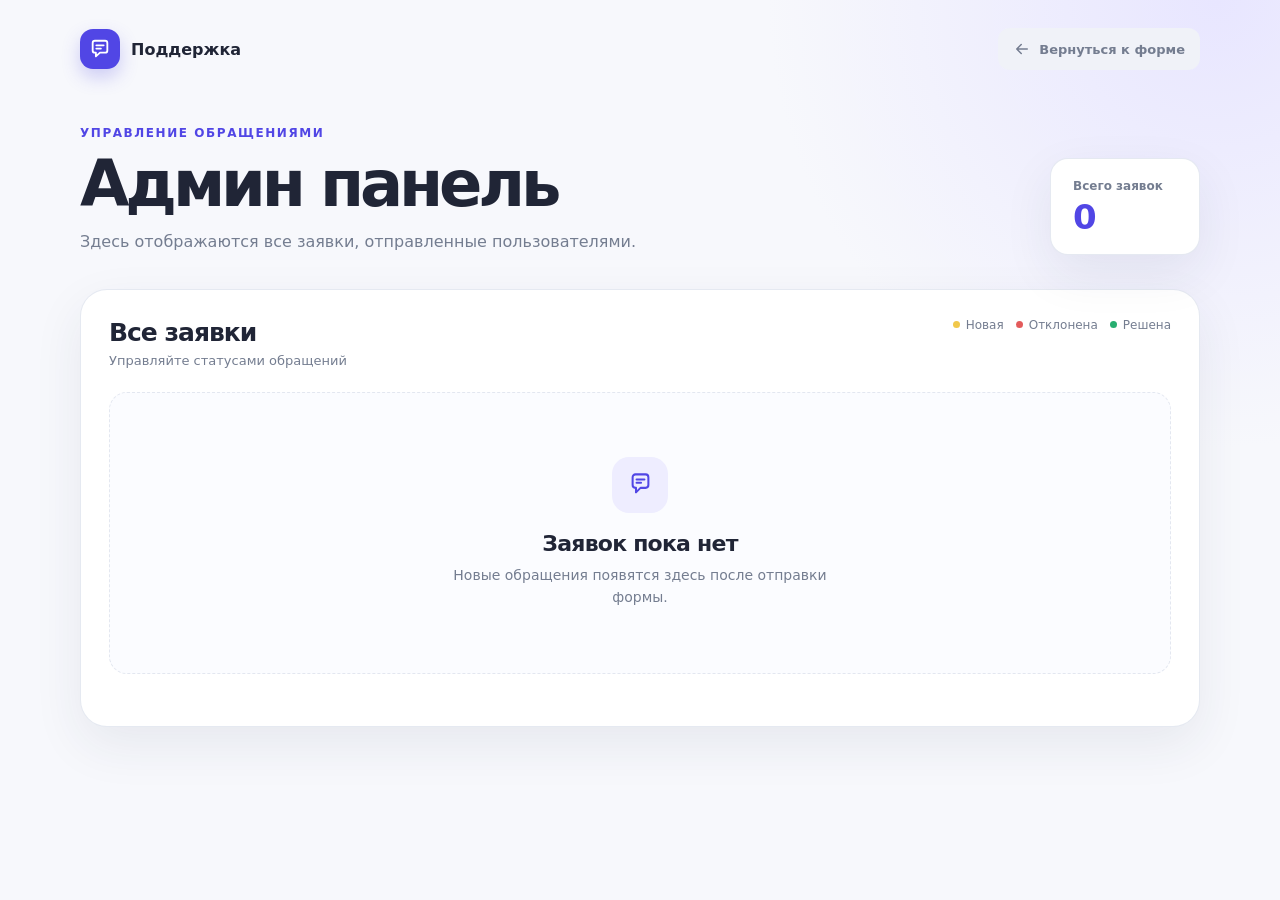
==== front/admin.html @ 8398e866 "front: admin panel done" ====
<!doctype html>
<html lang="ru">
<head>
    <meta charset="UTF-8">
    <meta name="viewport" content="width=device-width, initial-scale=1.0">
    <meta name="theme-color" content="#f7f8fc">
    <link rel="stylesheet" href="css/admin.css">
    <title>Админ панель — Система заявок в поддержку</title>
</head>
<body>
<div class="page">
    <header class="header">
        <a class="brand" href="index.html" aria-label="Вернуться к форме обращения">
            <span class="brand-mark" aria-hidden="true">
                <svg viewBox="0 0 24 24" fill="none" stroke="currentColor" stroke-width="2" stroke-linecap="round" stroke-linejoin="round">
                    <path d="M4 5.5A2.5 2.5 0 0 1 6.5 3h11A2.5 2.5 0 0 1 20 5.5v8a2.5 2.5 0 0 1-2.5 2.5H12l-4.5 4v-4h-1A2.5 2.5 0 0 1 4 13.5v-8Z"></path>
                    <path d="M8 8h8M8 11.5h5"></path>
                </svg>
            </span>
            <span>Поддержка</span>
        </a>

        <a class="back-link" href="index.html">
            <svg viewBox="0 0 24 24" fill="none" stroke="currentColor" stroke-width="2" stroke-linecap="round" stroke-linejoin="round" aria-hidden="true">
                <path d="M19 12H5M11 18l-6-6 6-6"></path>
            </svg>
            <span>Вернуться к форме</span>
        </a>
    </header>

    <main>
        <section class="admin-heading" aria-labelledby="admin-title">
            <div>
                <p class="eyebrow">Управление обращениями</p>
                <h1 id="admin-title">Админ панель</h1>
                <p class="heading-description">Здесь отображаются все заявки, отправленные пользователями.</p>
            </div>

            <div class="summary-card" aria-label="Количество заявок">
                <span class="summary-label">Всего заявок</span>
                <strong id="ticket-count">0</strong>
            </div>
        </section>

        <section class="tickets-section" aria-labelledby="tickets-title">
            <div class="section-heading">
                <div>
                    <h2 id="tickets-title">Все заявки</h2>
                    <p>Управляйте статусами обращений</p>
                </div>

                <div class="status-legend" aria-label="Статусы заявок">
                    <span class="legend-item"><i class="status-dot status-dot-new"></i>Новая</span>
                    <span class="legend-item"><i class="status-dot status-dot-rejected"></i>Отклонена</span>
                    <span class="legend-item"><i class="status-dot status-dot-resolved"></i>Решена</span>
                </div>
            </div>

            <div class="empty-state" id="tickets-empty">
                <div class="empty-icon" aria-hidden="true">
                    <svg viewBox="0 0 24 24" fill="none" stroke="currentColor" stroke-width="1.8" stroke-linecap="round" stroke-linejoin="round">
                        <path d="M5 5.5A2.5 2.5 0 0 1 7.5 3h9A2.5 2.5 0 0 1 19 5.5v7a2.5 2.5 0 0 1-2.5 2.5H12l-4 4v-4H7.5A2.5 2.5 0 0 1 5 12.5v-7Z"></path>
                        <path d="M8.5 7.5h7M8.5 10.5h4"></path>
                    </svg>
                </div>
                <h3>Заявок пока нет</h3>
                <p>Новые обращения появятся здесь после отправки формы.</p>
            </div>

            <div class="tickets-list" id="tickets-list" aria-live="polite"></div>
        </section>
    </main>
</div>

<template id="ticket-card-template">
    <article class="ticket-card status-new">
        <span class="status-strip" aria-hidden="true"></span>
        <div class="ticket-content">
            <div class="ticket-meta">
                <span class="status-label">Новая заявка</span>
                <time class="ticket-date"></time>
            </div>
            <h3 class="ticket-title"></h3>
            <p class="ticket-description"></p>
            <div class="ticket-actions">
                <button class="action-button reject-button" type="button">Отклонить</button>
                <button class="action-button resolve-button" type="button">Решить</button>
            </div>
        </div>
    </article>
</template>
</body>
</html>
---- front/css/admin.css ----
:root {
    --background: #f7f8fc;
    --surface: #ffffff;
    --surface-soft: #f0f2f8;
    --text: #202536;
    --muted: #747d90;
    --border: #e3e7f0;
    --primary: #5146e5;
    --primary-dark: #4338ca;
    --yellow: #f1c84b;
    --red: #e35b5b;
    --green: #27ae70;
    --shadow: 0 18px 50px rgba(44, 51, 78, 0.08);
}

* {
    box-sizing: border-box;
}

html {
    min-width: 320px;
    scroll-behavior: smooth;
}

body {
    min-height: 100vh;
    margin: 0;
    color: var(--text);
    background: radial-gradient(circle at 95% 0, #e8e6ff 0, transparent 28rem), var(--background);
    font-family: Inter, ui-sans-serif, system-ui, -apple-system, BlinkMacSystemFont, "Segoe UI", sans-serif;
}

button {
    font: inherit;
    border: 0;
    cursor: pointer;
}

button:focus-visible,
a:focus-visible {
    outline: 3px solid rgba(81, 70, 229, 0.24);
    outline-offset: 2px;
}

.page {
    width: min(1120px, calc(100% - 40px));
    min-height: 100vh;
    margin: 0 auto;
    padding: 28px 0 64px;
}

.header {
    display: flex;
    align-items: center;
    justify-content: space-between;
    gap: 20px;
    margin-bottom: 56px;
}

.brand,
.back-link {
    display: inline-flex;
    align-items: center;
    text-decoration: none;
}

.brand {
    gap: 11px;
    color: var(--text);
    font-size: 16px;
    font-weight: 800;
}

.brand-mark {
    display: grid;
    width: 40px;
    height: 40px;
    place-items: center;
    color: #ffffff;
    background: var(--primary);
    border-radius: 13px;
    box-shadow: 0 8px 18px rgba(81, 70, 229, 0.25);
}

.brand-mark svg {
    width: 22px;
    height: 22px;
}

.back-link {
    gap: 8px;
    min-height: 42px;
    padding: 0 15px;
    color: var(--muted);
    background: var(--surface-soft);
    border-radius: 12px;
    font-size: 13px;
    font-weight: 700;
    transition: 0.16s ease;
}

.back-link svg {
    width: 18px;
    height: 18px;
}

.back-link:hover {
    color: var(--primary);
    background: #e9e9ff;
}

.eyebrow {
    margin: 0 0 12px;
    color: var(--primary);
    font-size: 12px;
    font-weight: 800;
    letter-spacing: 0.13em;
    text-transform: uppercase;
}

h1,
h2,
h3,
p {
    margin-top: 0;
}

.admin-heading {
    display: flex;
    align-items: flex-end;
    justify-content: space-between;
    gap: 30px;
    margin-bottom: 34px;
}

.admin-heading h1 {
    margin-bottom: 12px;
    font-size: clamp(38px, 6vw, 64px);
    line-height: 1.02;
    letter-spacing: -0.065em;
}

.heading-description {
    max-width: 560px;
    margin-bottom: 0;
    color: var(--muted);
    font-size: 16px;
    line-height: 1.6;
}

.summary-card {
    display: grid;
    min-width: 150px;
    padding: 20px 22px;
    background: var(--surface);
    border: 1px solid rgba(227, 231, 240, 0.9);
    border-radius: 18px;
    box-shadow: var(--shadow);
}

.summary-label {
    margin-bottom: 7px;
    color: var(--muted);
    font-size: 12px;
    font-weight: 700;
}

.summary-card strong {
    color: var(--primary);
    font-size: 34px;
    line-height: 1;
    letter-spacing: -0.06em;
}

.tickets-section {
    padding: 28px;
    background: var(--surface);
    border: 1px solid rgba(227, 231, 240, 0.9);
    border-radius: 27px;
    box-shadow: var(--shadow);
}

.section-heading {
    display: flex;
    align-items: flex-start;
    justify-content: space-between;
    gap: 20px;
    margin-bottom: 24px;
}

.section-heading h2 {
    margin-bottom: 6px;
    font-size: 25px;
    letter-spacing: -0.04em;
}

.section-heading p {
    margin-bottom: 0;
    color: var(--muted);
    font-size: 13px;
}

.status-legend {
    display: flex;
    flex-wrap: wrap;
    justify-content: flex-end;
    gap: 12px;
    color: var(--muted);
    font-size: 12px;
}

.legend-item {
    display: inline-flex;
    align-items: center;
    gap: 6px;
}

.status-dot {
    display: inline-block;
    width: 7px;
    height: 7px;
    border-radius: 50%;
}

.status-dot-new { background: var(--yellow); }
.status-dot-rejected { background: var(--red); }
.status-dot-resolved { background: var(--green); }

.empty-state {
    padding: 64px 24px;
    text-align: center;
    background: #fbfcff;
    border: 1px dashed var(--border);
    border-radius: 18px;
}

.empty-icon {
    display: grid;
    width: 56px;
    height: 56px;
    margin: 0 auto 18px;
    place-items: center;
    color: var(--primary);
    background: #eeedff;
    border-radius: 17px;
}

.empty-icon svg {
    width: 27px;
    height: 27px;
}

.empty-state h3 {
    margin-bottom: 8px;
    font-size: 22px;
    letter-spacing: -0.035em;
}

.empty-state p {
    max-width: 390px;
    margin: 0 auto;
    color: var(--muted);
    font-size: 14px;
    line-height: 1.6;
}

.tickets-list {
    display: grid;
    grid-template-columns: repeat(2, minmax(0, 1fr));
    gap: 18px;
    margin-top: 24px;
}

.ticket-card {
    display: flex;
    min-height: 260px;
    overflow: hidden;
    background: var(--surface);
    border: 1px solid var(--border);
    border-radius: 18px;
    box-shadow: 0 10px 30px rgba(44, 51, 78, 0.06);
}

.status-strip {
    flex: 0 0 7px;
    background: var(--yellow);
}

.status-rejected .status-strip { background: var(--red); }
.status-resolved .status-strip { background: var(--green); }

.ticket-content {
    display: flex;
    flex: 1;
    min-width: 0;
    flex-direction: column;
    padding: 22px;
}

.ticket-meta {
    display: flex;
    align-items: center;
    justify-content: space-between;
    gap: 12px;
    margin-bottom: 16px;
}

.status-label {
    display: inline-flex;
    align-items: center;
    gap: 7px;
    padding: 6px 9px;
    color: #8a6e12;
    background: #fff7d9;
    border-radius: 8px;
    font-size: 11px;
    font-weight: 800;
}

.status-label::before {
    width: 6px;
    height: 6px;
    background: var(--yellow);
    border-radius: 50%;
    content: "";
}

.status-rejected .status-label {
    color: #a23b3b;
    background: #fff0f0;
}

.status-rejected .status-label::before { background: var(--red); }

.status-resolved .status-label {
    color: #1c8658;
    background: #eafaf2;
}

.status-resolved .status-label::before { background: var(--green); }

.ticket-date {
    color: #9aa1ae;
    font-size: 11px;
    white-space: nowrap;
}

.ticket-title {
    margin-bottom: 9px;
    overflow-wrap: anywhere;
    font-size: 19px;
    line-height: 1.25;
    letter-spacing: -0.03em;
}

.ticket-description {
    flex: 1;
    margin-bottom: 22px;
    overflow-wrap: anywhere;
    color: var(--muted);
    font-size: 14px;
    line-height: 1.58;
    white-space: pre-wrap;
}

.ticket-actions {
    display: grid;
    grid-template-columns: 1fr 1fr;
    gap: 9px;
}

.action-button {
    min-height: 39px;
    padding: 0 12px;
    border-radius: 10px;
    font-size: 12px;
    font-weight: 800;
    transition: 0.16s ease;
}

.reject-button {
    color: #b53f3f;
    background: #fff0f0;
}

.reject-button:hover {
    color: #ffffff;
    background: var(--red);
}

.resolve-button {
    color: #188254;
    background: #eafaf2;
}

.resolve-button:hover {
    color: #ffffff;
    background: var(--green);
}

@media (max-width: 820px) {
    .header {
        margin-bottom: 38px;
    }

    .admin-heading {
        align-items: flex-start;
        flex-direction: column;
    }

    .summary-card {
        width: 100%;
    }

    .tickets-list {
        grid-template-columns: 1fr;
    }
}

@media (max-width: 560px) {
    .page {
        width: calc(100% - 28px);
        padding-top: 18px;
    }

    .brand {
        font-size: 14px;
    }

    .brand-mark {
        width: 36px;
        height: 36px;
        border-radius: 11px;
    }

    .back-link {
        min-height: 36px;
        padding: 0 10px;
    }

    .back-link span {
        display: none;
    }

    .admin-heading h1 {
        font-size: 43px;
    }

    .tickets-section {
        padding: 22px;
        border-radius: 22px;
    }

    .section-heading {
        flex-direction: column;
    }

    .status-legend {
        justify-content: flex-start;
    }

    .ticket-content {
        padding: 18px;
    }

    .ticket-meta {
        align-items: flex-start;
        flex-direction: column;
        gap: 8px;
    }

    .ticket-date {
        white-space: normal;
    }
}
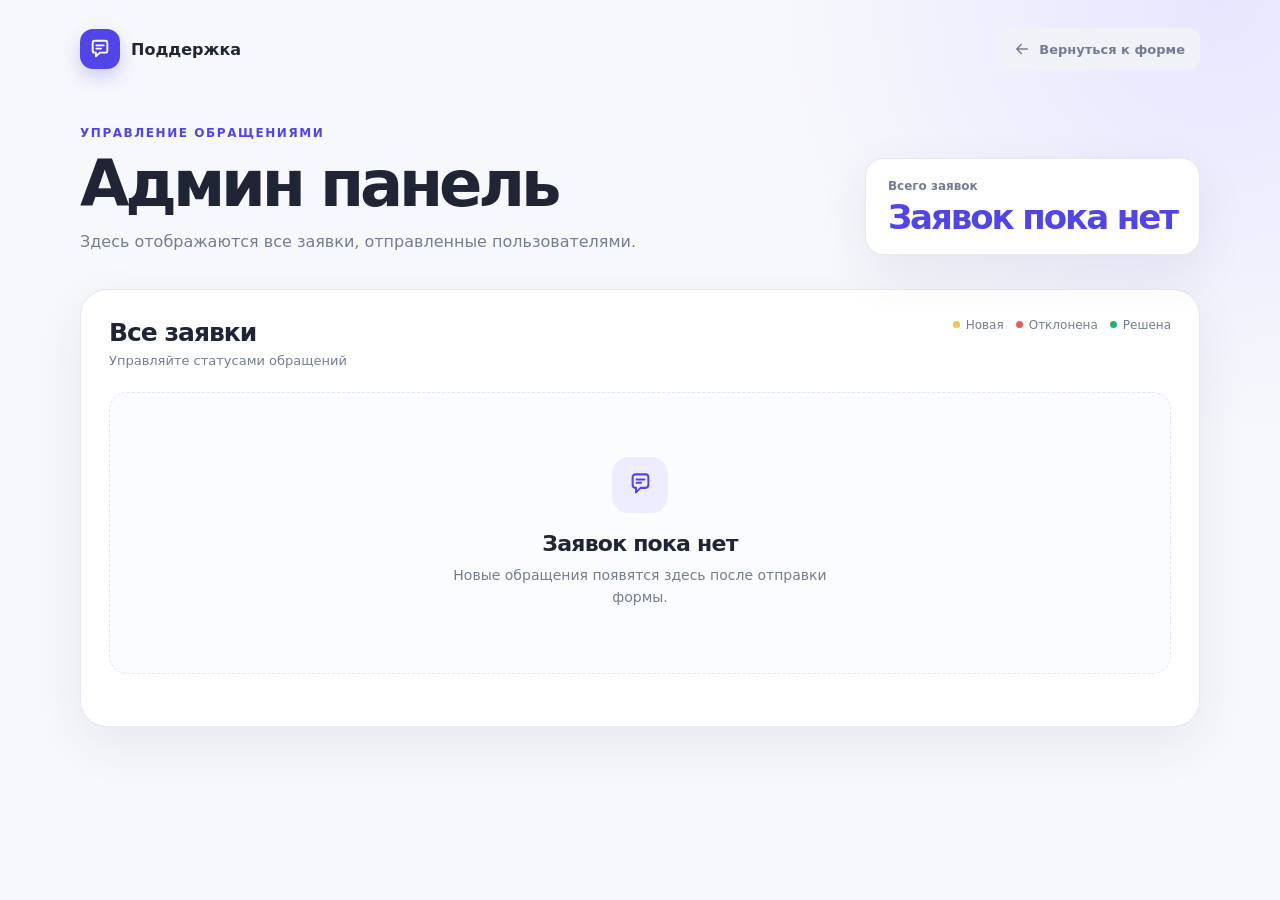
==== commit 18c85c3a: "front: connect js to front" ====
--- a/front/admin.html
+++ b/front/admin.html
@@ -89,5 +89,6 @@
         </div>
     </article>
 </template>
+<script src="../back/index.js"></script>
 </body>
 </html>
